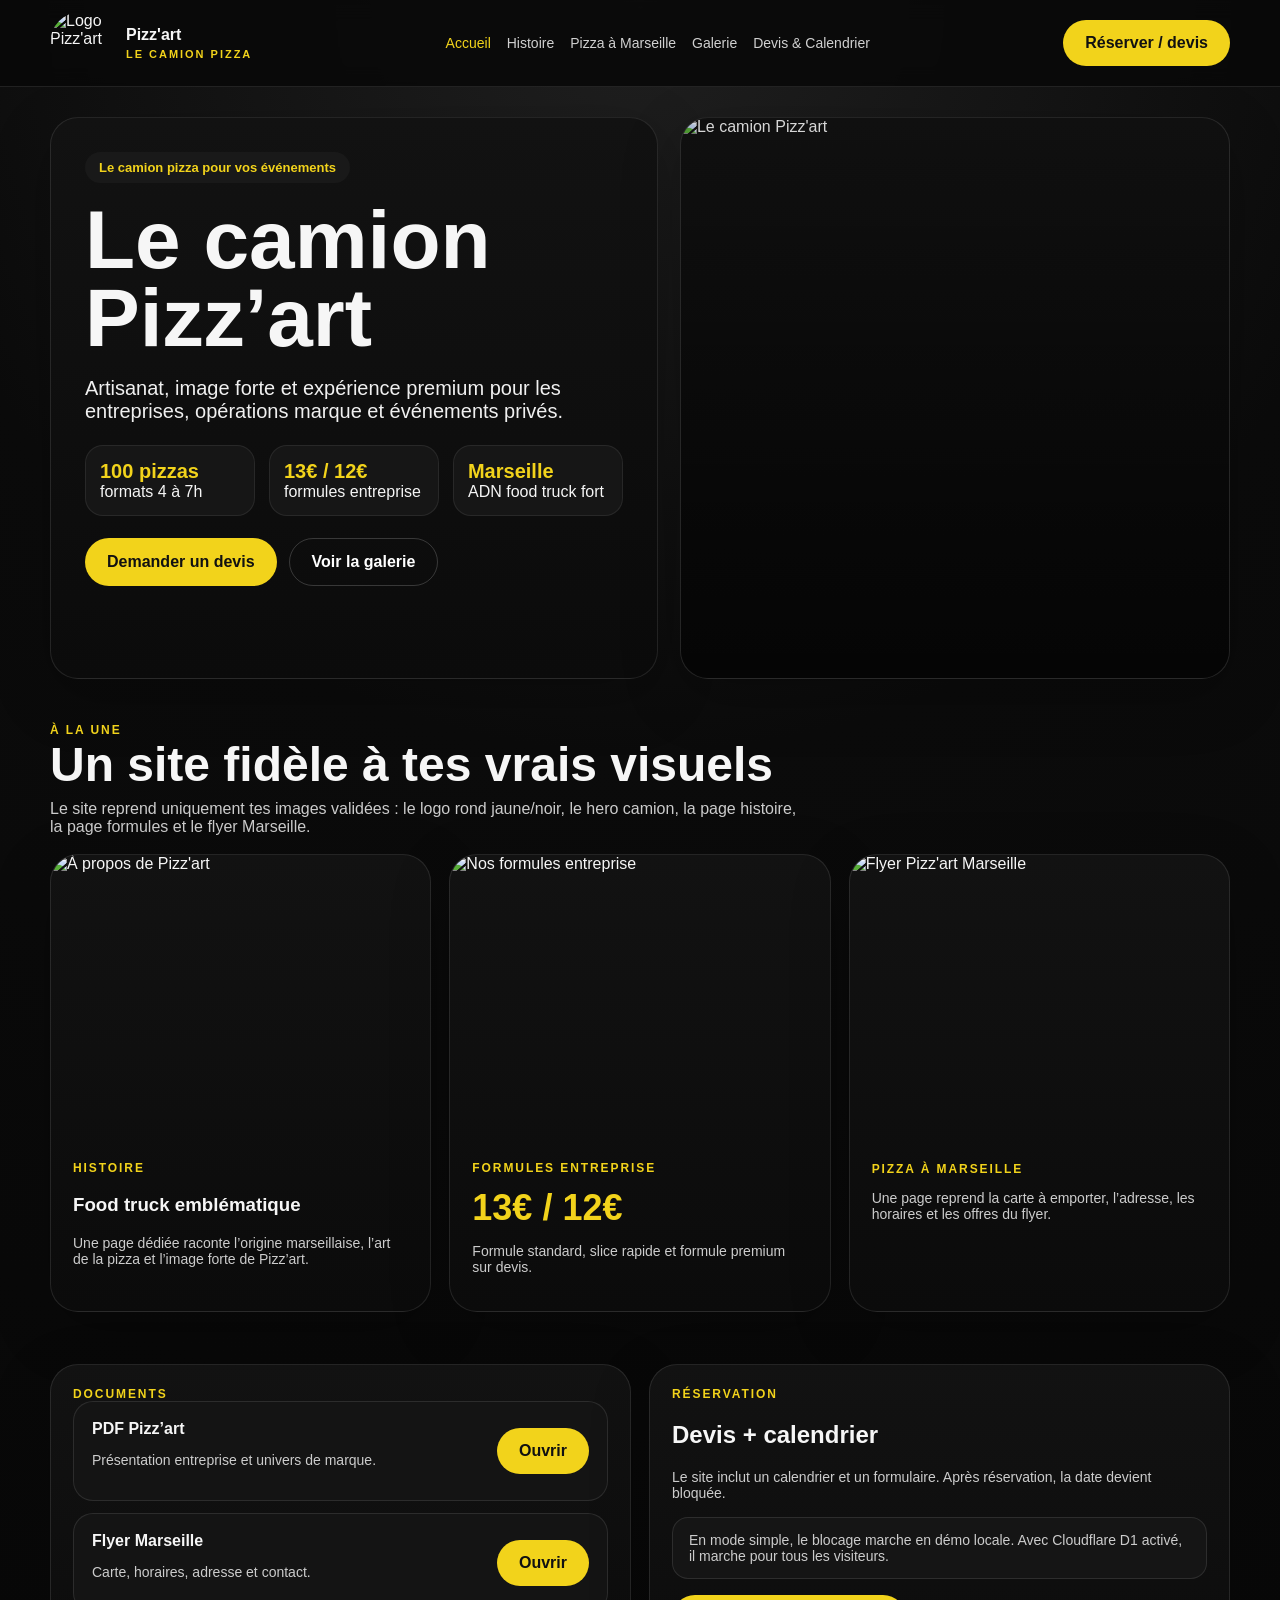
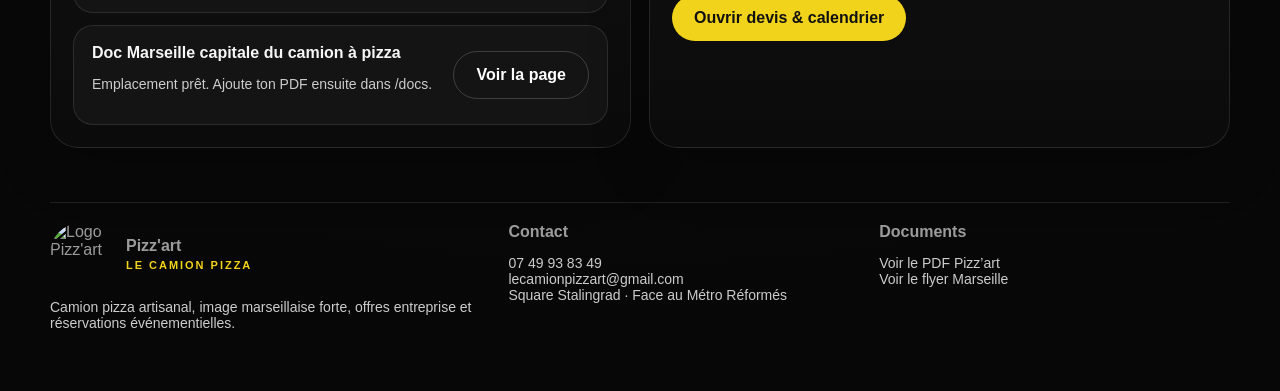
==== index.html @ a05e0f02 "Add files via upload" ====
<!DOCTYPE html>
<html lang="fr">
<head>
  <meta charset="UTF-8">
  <meta name="viewport" content="width=device-width,initial-scale=1">
  <title>Pizz’art — Accueil</title>
  <link rel="stylesheet" href="style.css">
</head>
<body>
  <div class="topbar">
    <div class="container nav">
      <a class="brand" href="index.html">
        <img src="assets/logo.png" alt="Logo Pizz'art">
        <div class="brand-text">Pizz'art<small>Le camion pizza</small></div>
      </a>
      <nav class="menu">
        <a href="index.html" class="active">Accueil</a>
        <a href="histoire.html" class="">Histoire</a>
        <a href="pizza-marseille.html" class="">Pizza à Marseille</a>
        <a href="galerie.html" class="">Galerie</a>
        <a href="devis.html" class="">Devis & Calendrier</a>
      </nav>
      <a class="btn" href="devis.html">Réserver / devis</a>
    </div>
  </div>
<main>
  <section class="hero">
    <div class="container hero-grid">
      <div class="hero-copy">
        <div class="badge">Le camion pizza pour vos événements</div>
        <h1>Le camion Pizz’art</h1>
        <p class="lead">Artisanat, image forte et expérience premium pour les entreprises, opérations marque et événements privés.</p>
        <div class="hero-stats">
          <div class="stat"><strong>100 pizzas</strong><span>formats 4 à 7h</span></div>
          <div class="stat"><strong>13€ / 12€</strong><span>formules entreprise</span></div>
          <div class="stat"><strong>Marseille</strong><span>ADN food truck fort</span></div>
        </div>
        <div class="hero-actions">
          <a class="btn" href="devis.html">Demander un devis</a>
          <a class="btn2" href="galerie.html">Voir la galerie</a>
        </div>
      </div>
      <div class="card hero-visual">
        <img src="assets/hero.png" alt="Le camion Pizz'art">
      </div>
    </div>
  </section>
  <section class="section">
    <div class="container section-head"><div><div class="eyebrow">À la une</div><h2>Un site fidèle à tes vrais visuels</h2><p>Le site reprend uniquement tes images validées : le logo rond jaune/noir, le hero camion, la page histoire, la page formules et le flyer Marseille.</p></div></div>
    <div class="container grid3">
      <article class="panel"><div class="thumb"><img src="assets/about.png" alt="À propos de Pizz'art"></div><div class="pad"><div class="eyebrow">Histoire</div><h3>Food truck emblématique</h3><p class="small">Une page dédiée raconte l’origine marseillaise, l’art de la pizza et l’image forte de Pizz’art.</p></div></article>
      <article class="panel"><div class="thumb"><img src="assets/formules.png" alt="Nos formules entreprise"></div><div class="pad"><div class="eyebrow">Formules entreprise</div><strong class="price">13€ / 12€</strong><p class="small">Formule standard, slice rapide et formule premium sur devis.</p></div></article>
      <article class="panel"><div class="thumb"><img src="assets/flyer.png" alt="Flyer Pizz'art Marseille"></div><div class="pad"><div class="eyebrow">Pizza à Marseille</div><p class="small">Une page reprend la carte à emporter, l’adresse, les horaires et les offres du flyer.</p></div></article>
    </div>
  </section>
  <section class="section">
    <div class="container grid2">
      <div class="panel"><div class="pad"><div class="eyebrow">Documents</div><div class="docs"><div class="doc"><div><strong>PDF Pizz’art</strong><p class="small">Présentation entreprise et univers de marque.</p></div><a class="btn" href="docs/pizzart-doc.pdf" target="_blank">Ouvrir</a></div><div class="doc"><div><strong>Flyer Marseille</strong><p class="small">Carte, horaires, adresse et contact.</p></div><a class="btn" href="docs/flyer-pizzart.pdf" target="_blank">Ouvrir</a></div><div class="doc"><div><strong>Doc Marseille capitale du camion à pizza</strong><p class="small">Emplacement prêt. Ajoute ton PDF ensuite dans /docs.</p></div><a class="btn2" href="pizza-marseille.html">Voir la page</a></div></div></div></div>
      <div class="panel"><div class="pad"><div class="eyebrow">Réservation</div><h2>Devis + calendrier</h2><p class="small">Le site inclut un calendrier et un formulaire. Après réservation, la date devient bloquée.</p><div class="notice" style="margin:16px 0">En mode simple, le blocage marche en démo locale. Avec Cloudflare D1 activé, il marche pour tous les visiteurs.</div><div class="hero-actions"><a class="btn" href="devis.html">Ouvrir devis & calendrier</a></div></div></div>
    </div>
  </section>
</main>
  <footer class="footer">
    <div class="container footer-grid">
      <div>
        <div class="brand">
          <img src="assets/logo.png" alt="Logo Pizz'art">
          <div class="brand-text">Pizz'art<small>Le camion pizza</small></div>
        </div>
        <p class="small">Camion pizza artisanal, image marseillaise forte, offres entreprise et réservations événementielles.</p>
      </div>
      <div>
        <strong>Contact</strong>
        <p class="small">07 49 93 83 49<br>lecamionpizzart@gmail.com<br>Square Stalingrad · Face au Métro Réformés</p>
      </div>
      <div>
        <strong>Documents</strong>
        <p class="small"><a href="docs/pizzart-doc.pdf" target="_blank">Voir le PDF Pizz’art</a><br><a href="docs/flyer-pizzart.pdf" target="_blank">Voir le flyer Marseille</a></p>
      </div>
    </div>
  </footer>
  <script src="script.js"></script>
</body>
</html>
---- style.css ----
:root{--bg:#090909;--panel:#121212;--panel2:#181818;--txt:#f6f6f6;--muted:#cccccc;--line:rgba(255,255,255,.10);--y:#f2d31b;--max:1180px;--r:24px}
*{box-sizing:border-box}html{scroll-behavior:smooth}body{margin:0;font-family:Inter,Arial,sans-serif;background:radial-gradient(circle at top,#202020 0,#0b0b0b 36%,#070707 100%);color:var(--txt)}a{text-decoration:none;color:inherit}img{display:block;max-width:100%}
.container{width:min(var(--max),calc(100% - 32px));margin:0 auto}.topbar{position:sticky;top:0;z-index:50;background:rgba(9,9,9,.88);backdrop-filter:blur(10px);border-bottom:1px solid var(--line)}
.nav{display:flex;align-items:center;justify-content:space-between;gap:16px;padding:12px 0}.brand{display:flex;align-items:center;gap:14px}.brand img{width:62px;height:62px;border-radius:50%;object-fit:contain}.brand-text{font-weight:900;line-height:1}.brand-text small{display:block;margin-top:6px;color:var(--y);font-size:11px;letter-spacing:.18em;text-transform:uppercase}
.menu{display:flex;gap:16px;flex-wrap:wrap;font-size:14px;color:#ffffffcf}.menu a.active,.menu a:hover{color:var(--y)}
.btn,.btn2,.submit{display:inline-flex;align-items:center;justify-content:center;gap:8px;padding:14px 22px;border-radius:999px;font-weight:800;transition:.18s}.btn,.submit{background:var(--y);color:#111;border:none}.btn2{border:1px solid rgba(255,255,255,.18);color:#fff}.btn:hover,.btn2:hover,.submit:hover{transform:translateY(-1px)}
.hero{padding:30px 0 18px}.hero-grid{display:grid;grid-template-columns:1.05fr .95fr;gap:22px}.card,.hero-copy,.panel{background:linear-gradient(180deg,#121212,#0b0b0b);border:1px solid var(--line);border-radius:28px;box-shadow:0 18px 60px rgba(0,0,0,.24)}.hero-copy{padding:34px}.badge{display:inline-flex;padding:8px 14px;border-radius:999px;background:#191919;color:var(--y);font-weight:800;font-size:13px}.hero h1{margin:18px 0 12px;font-size:clamp(40px,7vw,82px);line-height:.95}.lead{font-size:20px;color:#f0f0f0;max-width:650px}.hero-stats{display:grid;grid-template-columns:repeat(3,1fr);gap:14px;margin:22px 0}.stat{padding:14px;background:#161616;border:1px solid rgba(255,255,255,.08);border-radius:18px}.stat strong{display:block;color:var(--y);font-size:20px}.hero-actions{display:flex;gap:12px;flex-wrap:wrap}.hero-visual{position:relative;overflow:hidden}.hero-visual img{width:100%;height:100%;min-height:560px;object-fit:cover}.hero-visual:after{content:'';position:absolute;inset:0;background:linear-gradient(180deg,rgba(0,0,0,.12),rgba(0,0,0,.56))}
.section{padding:26px 0}.section-head{display:flex;justify-content:space-between;align-items:end;gap:20px;margin-bottom:18px}.section-head h2{margin:0;font-size:clamp(28px,4vw,48px)}.section-head p{margin:8px 0 0;color:var(--muted);max-width:760px}.eyebrow{color:var(--y);font-size:12px;font-weight:900;text-transform:uppercase;letter-spacing:.16em}
.grid2{display:grid;grid-template-columns:repeat(2,1fr);gap:18px}.grid3{display:grid;grid-template-columns:repeat(3,1fr);gap:18px}.panel{overflow:hidden}.pad{padding:22px}.thumb{aspect-ratio:4/3;overflow:hidden}.thumb img{width:100%;height:100%;object-fit:cover}.price{display:block;font-size:36px;color:var(--y);font-weight:900;margin:12px 0}
.story{display:grid;grid-template-columns:.96fr 1.04fr;gap:18px}.bullets{display:grid;gap:14px;margin-top:18px}.bullet{display:flex;gap:12px;padding:14px;border-radius:18px;background:#151515;border:1px solid var(--line)}.check{font-size:22px;color:var(--y)}.notice{background:#151515;border:1px solid var(--line);padding:14px 16px;border-radius:16px;color:var(--muted);font-size:14px}.list2{display:grid;grid-template-columns:repeat(2,1fr);gap:12px;margin-top:14px}.item{display:flex;justify-content:space-between;gap:10px;padding:12px 14px;border-radius:16px;background:#151515;border:1px solid var(--line)}.item small{display:block;color:var(--muted)}
.gallery{display:grid;grid-template-columns:2fr 1fr 1fr;gap:16px}.gallery .tall{grid-row:span 2}.gallery .panel{overflow:hidden}.gallery img{width:100%;height:100%;object-fit:cover}.docs{display:grid;gap:12px}.doc{display:flex;justify-content:space-between;align-items:center;gap:16px;padding:18px;border-radius:20px;background:#141414;border:1px solid var(--line)}
.formgrid{display:grid;grid-template-columns:1fr 1fr;gap:12px}.field{display:grid;gap:8px}.field label{font-size:13px;color:#ffffffb0}.field input,.field textarea,.field select{width:100%;padding:14px;border-radius:14px;border:1px solid rgba(255,255,255,.14);background:#0c0c0c;color:#fff;font:inherit}.field textarea{min-height:120px;resize:vertical}.full{grid-column:1/-1}
.calendar{background:#111;border:1px solid var(--line);border-radius:24px;padding:18px}.calhead{display:flex;align-items:center;justify-content:space-between;margin-bottom:14px}.week,.days{display:grid;grid-template-columns:repeat(7,1fr);gap:8px}.week div{text-align:center;color:#ffffff99;font-size:12px;padding:8px 0}.day{height:48px;border-radius:14px;border:1px solid rgba(255,255,255,.08);background:#0d0d0d;color:#fff;font-weight:800;cursor:pointer}.empty{visibility:hidden}.past{opacity:.35;cursor:not-allowed}.booked{background:#271515;border-color:#6f3030;color:#ffc1c1;cursor:not-allowed}.selected{background:var(--y);border-color:var(--y);color:#111}.legend{display:flex;flex-wrap:wrap;gap:16px;margin-top:14px;font-size:13px;color:#fff9}.dot{display:inline-block;width:12px;height:12px;border-radius:50%;margin-right:6px;vertical-align:middle}.av{background:var(--y)}.bk{background:#7a3030}.sl{background:#fff}
.footer{padding:28px 0 46px;color:#fff9}.footer-grid{display:grid;grid-template-columns:1.25fr 1fr 1fr;gap:20px;padding-top:20px;border-top:1px solid var(--line)}.small{font-size:14px;color:var(--muted)}
@media(max-width:980px){.hero-grid,.story,.grid2,.grid3,.gallery,.footer-grid{grid-template-columns:1fr}.hero-stats{grid-template-columns:1fr}.formgrid{grid-template-columns:1fr}.menu{display:none}.brand-text{display:none}.hero-visual img{min-height:380px}}
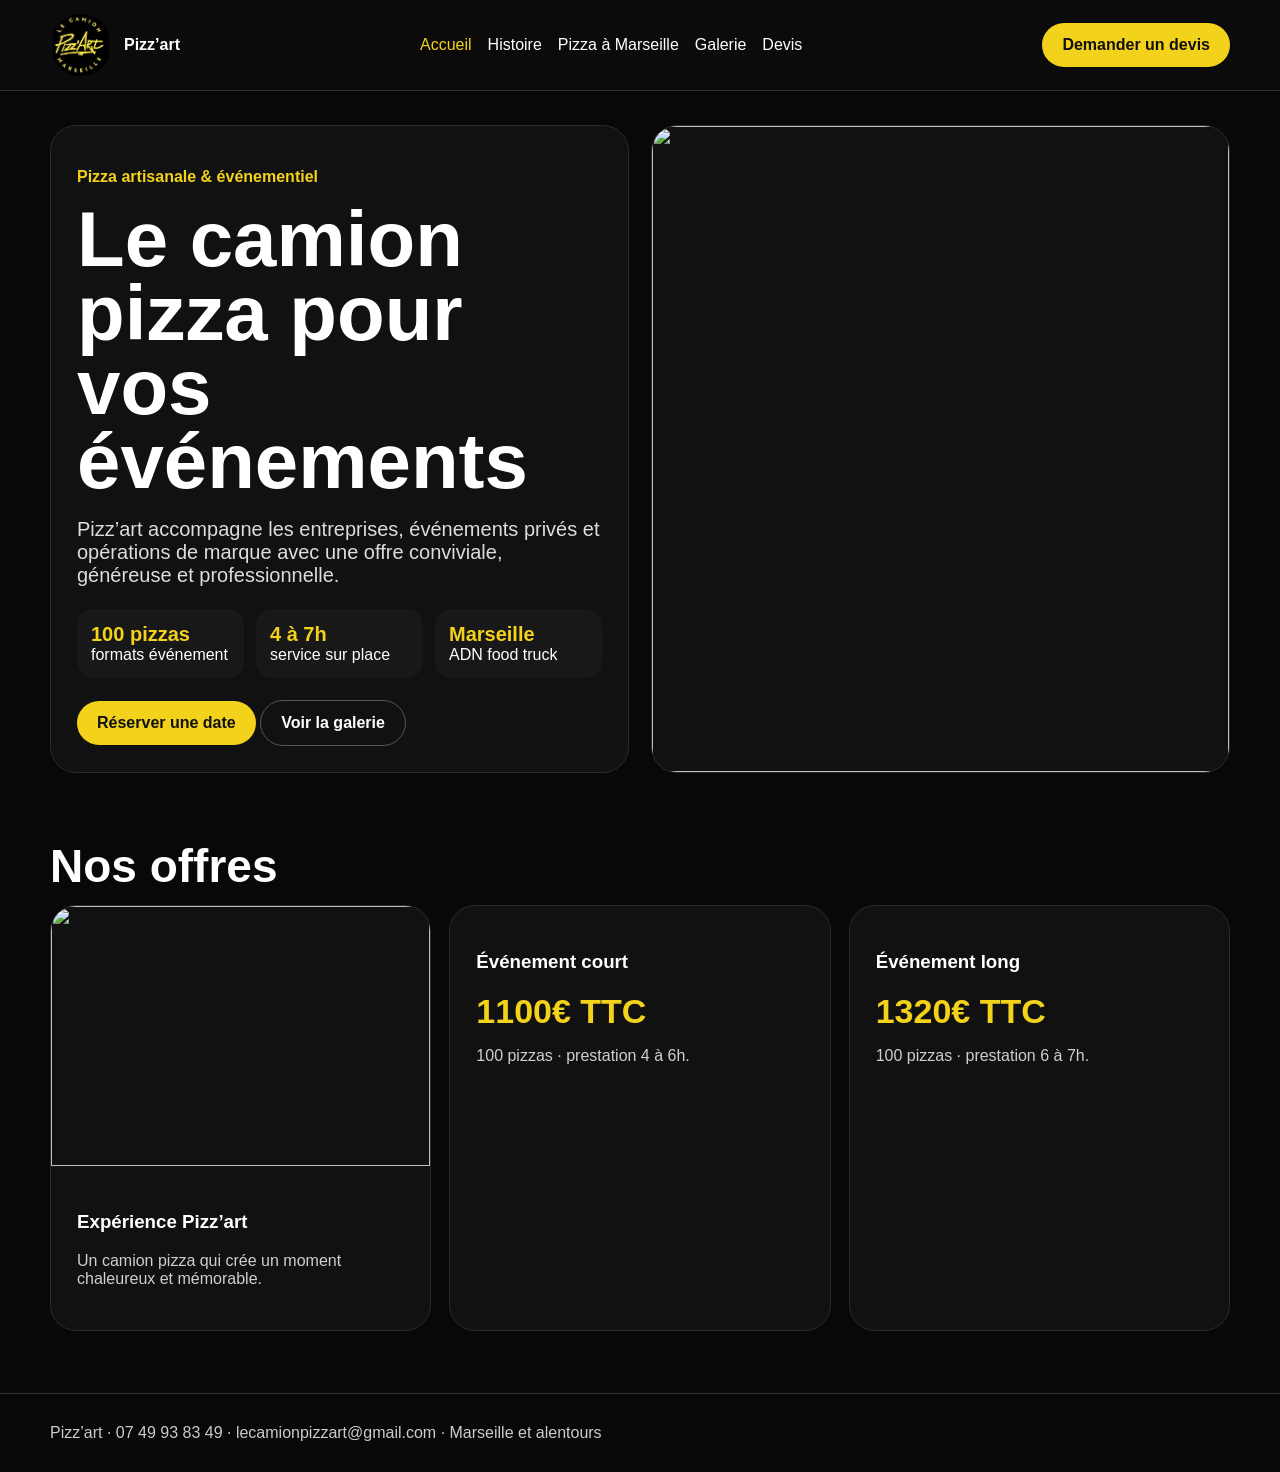
==== commit 869e17e2: "Add files via upload" ====
--- a/index.html
+++ b/index.html
@@ -1,84 +1,3 @@
-<!DOCTYPE html>
-<html lang="fr">
-<head>
-  <meta charset="UTF-8">
-  <meta name="viewport" content="width=device-width,initial-scale=1">
-  <title>Pizz’art — Accueil</title>
-  <link rel="stylesheet" href="style.css">
-</head>
-<body>
-  <div class="topbar">
-    <div class="container nav">
-      <a class="brand" href="index.html">
-        <img src="assets/logo.png" alt="Logo Pizz'art">
-        <div class="brand-text">Pizz'art<small>Le camion pizza</small></div>
-      </a>
-      <nav class="menu">
-        <a href="index.html" class="active">Accueil</a>
-        <a href="histoire.html" class="">Histoire</a>
-        <a href="pizza-marseille.html" class="">Pizza à Marseille</a>
-        <a href="galerie.html" class="">Galerie</a>
-        <a href="devis.html" class="">Devis & Calendrier</a>
-      </nav>
-      <a class="btn" href="devis.html">Réserver / devis</a>
-    </div>
-  </div>
-<main>
-  <section class="hero">
-    <div class="container hero-grid">
-      <div class="hero-copy">
-        <div class="badge">Le camion pizza pour vos événements</div>
-        <h1>Le camion Pizz’art</h1>
-        <p class="lead">Artisanat, image forte et expérience premium pour les entreprises, opérations marque et événements privés.</p>
-        <div class="hero-stats">
-          <div class="stat"><strong>100 pizzas</strong><span>formats 4 à 7h</span></div>
-          <div class="stat"><strong>13€ / 12€</strong><span>formules entreprise</span></div>
-          <div class="stat"><strong>Marseille</strong><span>ADN food truck fort</span></div>
-        </div>
-        <div class="hero-actions">
-          <a class="btn" href="devis.html">Demander un devis</a>
-          <a class="btn2" href="galerie.html">Voir la galerie</a>
-        </div>
-      </div>
-      <div class="card hero-visual">
-        <img src="assets/hero.png" alt="Le camion Pizz'art">
-      </div>
-    </div>
-  </section>
-  <section class="section">
-    <div class="container section-head"><div><div class="eyebrow">À la une</div><h2>Un site fidèle à tes vrais visuels</h2><p>Le site reprend uniquement tes images validées : le logo rond jaune/noir, le hero camion, la page histoire, la page formules et le flyer Marseille.</p></div></div>
-    <div class="container grid3">
-      <article class="panel"><div class="thumb"><img src="assets/about.png" alt="À propos de Pizz'art"></div><div class="pad"><div class="eyebrow">Histoire</div><h3>Food truck emblématique</h3><p class="small">Une page dédiée raconte l’origine marseillaise, l’art de la pizza et l’image forte de Pizz’art.</p></div></article>
-      <article class="panel"><div class="thumb"><img src="assets/formules.png" alt="Nos formules entreprise"></div><div class="pad"><div class="eyebrow">Formules entreprise</div><strong class="price">13€ / 12€</strong><p class="small">Formule standard, slice rapide et formule premium sur devis.</p></div></article>
-      <article class="panel"><div class="thumb"><img src="assets/flyer.png" alt="Flyer Pizz'art Marseille"></div><div class="pad"><div class="eyebrow">Pizza à Marseille</div><p class="small">Une page reprend la carte à emporter, l’adresse, les horaires et les offres du flyer.</p></div></article>
-    </div>
-  </section>
-  <section class="section">
-    <div class="container grid2">
-      <div class="panel"><div class="pad"><div class="eyebrow">Documents</div><div class="docs"><div class="doc"><div><strong>PDF Pizz’art</strong><p class="small">Présentation entreprise et univers de marque.</p></div><a class="btn" href="docs/pizzart-doc.pdf" target="_blank">Ouvrir</a></div><div class="doc"><div><strong>Flyer Marseille</strong><p class="small">Carte, horaires, adresse et contact.</p></div><a class="btn" href="docs/flyer-pizzart.pdf" target="_blank">Ouvrir</a></div><div class="doc"><div><strong>Doc Marseille capitale du camion à pizza</strong><p class="small">Emplacement prêt. Ajoute ton PDF ensuite dans /docs.</p></div><a class="btn2" href="pizza-marseille.html">Voir la page</a></div></div></div></div>
-      <div class="panel"><div class="pad"><div class="eyebrow">Réservation</div><h2>Devis + calendrier</h2><p class="small">Le site inclut un calendrier et un formulaire. Après réservation, la date devient bloquée.</p><div class="notice" style="margin:16px 0">En mode simple, le blocage marche en démo locale. Avec Cloudflare D1 activé, il marche pour tous les visiteurs.</div><div class="hero-actions"><a class="btn" href="devis.html">Ouvrir devis & calendrier</a></div></div></div>
-    </div>
-  </section>
-</main>
-  <footer class="footer">
-    <div class="container footer-grid">
-      <div>
-        <div class="brand">
-          <img src="assets/logo.png" alt="Logo Pizz'art">
-          <div class="brand-text">Pizz'art<small>Le camion pizza</small></div>
-        </div>
-        <p class="small">Camion pizza artisanal, image marseillaise forte, offres entreprise et réservations événementielles.</p>
-      </div>
-      <div>
-        <strong>Contact</strong>
-        <p class="small">07 49 93 83 49<br>lecamionpizzart@gmail.com<br>Square Stalingrad · Face au Métro Réformés</p>
-      </div>
-      <div>
-        <strong>Documents</strong>
-        <p class="small"><a href="docs/pizzart-doc.pdf" target="_blank">Voir le PDF Pizz’art</a><br><a href="docs/flyer-pizzart.pdf" target="_blank">Voir le flyer Marseille</a></p>
-      </div>
-    </div>
-  </footer>
-  <script src="script.js"></script>
-</body>
-</html>
+<!doctype html><html lang="fr"><head><meta charset="UTF-8"><meta name="viewport" content="width=device-width,initial-scale=1"><title>Pizz’art</title><link rel="stylesheet" href="style.css"></head><body><header class="header"><div class="container nav"><a class="brand" href="index.html"><img src="assets/logo.png"><span>Pizz’art</span></a><nav class="menu"><a href="index.html" class="active">Accueil</a><a href="histoire.html" class="">Histoire</a><a href="pizza-marseille.html" class="">Pizza à Marseille</a><a href="galerie.html" class="">Galerie</a><a href="devis.html" class="">Devis</a></nav><a class="btn" href="devis.html">Demander un devis</a></div></header>
+<main><section class="hero"><div class="container hero-grid"><div class="card pad"><p class="yellow"><b>Pizza artisanale & événementiel</b></p><h1>Le camion pizza pour vos événements</h1><p class="lead">Pizz’art accompagne les entreprises, événements privés et opérations de marque avec une offre conviviale, généreuse et professionnelle.</p><div class="stats"><div class="stat"><strong>100 pizzas</strong>formats événement</div><div class="stat"><strong>4 à 7h</strong>service sur place</div><div class="stat"><strong>Marseille</strong>ADN food truck</div></div><a class="btn" href="devis.html">Réserver une date</a> <a class="btn2" href="galerie.html">Voir la galerie</a></div><div class="card"><img class="hero-img" src="assets/hero.png"></div></div></section><section class="section"><div class="container"><h2>Nos offres</h2><div class="grid3"><div class="card"><div class="thumb"><img src="assets/about.png"></div><div class="pad"><h3>Expérience Pizz’art</h3><p class="muted">Un camion pizza qui crée un moment chaleureux et mémorable.</p></div></div><div class="card pad"><h3>Événement court</h3><div class="price">1100€ TTC</div><p class="muted">100 pizzas · prestation 4 à 6h.</p></div><div class="card pad"><h3>Événement long</h3><div class="price">1320€ TTC</div><p class="muted">100 pizzas · prestation 6 à 7h.</p></div></div></div></section></main>
+<footer class="footer"><div class="container">Pizz’art · 07 49 93 83 49 · lecamionpizzart@gmail.com · Marseille et alentours</div></footer><script src="script.js"></script></body></html>
--- a/style.css
+++ b/style.css
@@ -1,15 +1,2 @@
-:root{--bg:#090909;--panel:#121212;--panel2:#181818;--txt:#f6f6f6;--muted:#cccccc;--line:rgba(255,255,255,.10);--y:#f2d31b;--max:1180px;--r:24px}
-*{box-sizing:border-box}html{scroll-behavior:smooth}body{margin:0;font-family:Inter,Arial,sans-serif;background:radial-gradient(circle at top,#202020 0,#0b0b0b 36%,#070707 100%);color:var(--txt)}a{text-decoration:none;color:inherit}img{display:block;max-width:100%}
-.container{width:min(var(--max),calc(100% - 32px));margin:0 auto}.topbar{position:sticky;top:0;z-index:50;background:rgba(9,9,9,.88);backdrop-filter:blur(10px);border-bottom:1px solid var(--line)}
-.nav{display:flex;align-items:center;justify-content:space-between;gap:16px;padding:12px 0}.brand{display:flex;align-items:center;gap:14px}.brand img{width:62px;height:62px;border-radius:50%;object-fit:contain}.brand-text{font-weight:900;line-height:1}.brand-text small{display:block;margin-top:6px;color:var(--y);font-size:11px;letter-spacing:.18em;text-transform:uppercase}
-.menu{display:flex;gap:16px;flex-wrap:wrap;font-size:14px;color:#ffffffcf}.menu a.active,.menu a:hover{color:var(--y)}
-.btn,.btn2,.submit{display:inline-flex;align-items:center;justify-content:center;gap:8px;padding:14px 22px;border-radius:999px;font-weight:800;transition:.18s}.btn,.submit{background:var(--y);color:#111;border:none}.btn2{border:1px solid rgba(255,255,255,.18);color:#fff}.btn:hover,.btn2:hover,.submit:hover{transform:translateY(-1px)}
-.hero{padding:30px 0 18px}.hero-grid{display:grid;grid-template-columns:1.05fr .95fr;gap:22px}.card,.hero-copy,.panel{background:linear-gradient(180deg,#121212,#0b0b0b);border:1px solid var(--line);border-radius:28px;box-shadow:0 18px 60px rgba(0,0,0,.24)}.hero-copy{padding:34px}.badge{display:inline-flex;padding:8px 14px;border-radius:999px;background:#191919;color:var(--y);font-weight:800;font-size:13px}.hero h1{margin:18px 0 12px;font-size:clamp(40px,7vw,82px);line-height:.95}.lead{font-size:20px;color:#f0f0f0;max-width:650px}.hero-stats{display:grid;grid-template-columns:repeat(3,1fr);gap:14px;margin:22px 0}.stat{padding:14px;background:#161616;border:1px solid rgba(255,255,255,.08);border-radius:18px}.stat strong{display:block;color:var(--y);font-size:20px}.hero-actions{display:flex;gap:12px;flex-wrap:wrap}.hero-visual{position:relative;overflow:hidden}.hero-visual img{width:100%;height:100%;min-height:560px;object-fit:cover}.hero-visual:after{content:'';position:absolute;inset:0;background:linear-gradient(180deg,rgba(0,0,0,.12),rgba(0,0,0,.56))}
-.section{padding:26px 0}.section-head{display:flex;justify-content:space-between;align-items:end;gap:20px;margin-bottom:18px}.section-head h2{margin:0;font-size:clamp(28px,4vw,48px)}.section-head p{margin:8px 0 0;color:var(--muted);max-width:760px}.eyebrow{color:var(--y);font-size:12px;font-weight:900;text-transform:uppercase;letter-spacing:.16em}
-.grid2{display:grid;grid-template-columns:repeat(2,1fr);gap:18px}.grid3{display:grid;grid-template-columns:repeat(3,1fr);gap:18px}.panel{overflow:hidden}.pad{padding:22px}.thumb{aspect-ratio:4/3;overflow:hidden}.thumb img{width:100%;height:100%;object-fit:cover}.price{display:block;font-size:36px;color:var(--y);font-weight:900;margin:12px 0}
-.story{display:grid;grid-template-columns:.96fr 1.04fr;gap:18px}.bullets{display:grid;gap:14px;margin-top:18px}.bullet{display:flex;gap:12px;padding:14px;border-radius:18px;background:#151515;border:1px solid var(--line)}.check{font-size:22px;color:var(--y)}.notice{background:#151515;border:1px solid var(--line);padding:14px 16px;border-radius:16px;color:var(--muted);font-size:14px}.list2{display:grid;grid-template-columns:repeat(2,1fr);gap:12px;margin-top:14px}.item{display:flex;justify-content:space-between;gap:10px;padding:12px 14px;border-radius:16px;background:#151515;border:1px solid var(--line)}.item small{display:block;color:var(--muted)}
-.gallery{display:grid;grid-template-columns:2fr 1fr 1fr;gap:16px}.gallery .tall{grid-row:span 2}.gallery .panel{overflow:hidden}.gallery img{width:100%;height:100%;object-fit:cover}.docs{display:grid;gap:12px}.doc{display:flex;justify-content:space-between;align-items:center;gap:16px;padding:18px;border-radius:20px;background:#141414;border:1px solid var(--line)}
-.formgrid{display:grid;grid-template-columns:1fr 1fr;gap:12px}.field{display:grid;gap:8px}.field label{font-size:13px;color:#ffffffb0}.field input,.field textarea,.field select{width:100%;padding:14px;border-radius:14px;border:1px solid rgba(255,255,255,.14);background:#0c0c0c;color:#fff;font:inherit}.field textarea{min-height:120px;resize:vertical}.full{grid-column:1/-1}
-.calendar{background:#111;border:1px solid var(--line);border-radius:24px;padding:18px}.calhead{display:flex;align-items:center;justify-content:space-between;margin-bottom:14px}.week,.days{display:grid;grid-template-columns:repeat(7,1fr);gap:8px}.week div{text-align:center;color:#ffffff99;font-size:12px;padding:8px 0}.day{height:48px;border-radius:14px;border:1px solid rgba(255,255,255,.08);background:#0d0d0d;color:#fff;font-weight:800;cursor:pointer}.empty{visibility:hidden}.past{opacity:.35;cursor:not-allowed}.booked{background:#271515;border-color:#6f3030;color:#ffc1c1;cursor:not-allowed}.selected{background:var(--y);border-color:var(--y);color:#111}.legend{display:flex;flex-wrap:wrap;gap:16px;margin-top:14px;font-size:13px;color:#fff9}.dot{display:inline-block;width:12px;height:12px;border-radius:50%;margin-right:6px;vertical-align:middle}.av{background:var(--y)}.bk{background:#7a3030}.sl{background:#fff}
-.footer{padding:28px 0 46px;color:#fff9}.footer-grid{display:grid;grid-template-columns:1.25fr 1fr 1fr;gap:20px;padding-top:20px;border-top:1px solid var(--line)}.small{font-size:14px;color:var(--muted)}
-@media(max-width:980px){.hero-grid,.story,.grid2,.grid3,.gallery,.footer-grid{grid-template-columns:1fr}.hero-stats{grid-template-columns:1fr}.formgrid{grid-template-columns:1fr}.menu{display:none}.brand-text{display:none}.hero-visual img{min-height:380px}}
+
+body{margin:0;background:#080808;color:#fff;font-family:Arial,sans-serif}a{color:inherit;text-decoration:none}img{max-width:100%;display:block}.container{max-width:1180px;margin:auto;padding:0 18px}.header{background:#0b0b0b;border-bottom:1px solid #333;position:sticky;top:0;z-index:10}.nav{display:flex;justify-content:space-between;align-items:center;padding:14px 0;gap:20px}.brand{display:flex;align-items:center;gap:12px;font-weight:900}.brand img{width:62px;height:62px;object-fit:contain;border-radius:50%}.menu{display:flex;gap:16px;flex-wrap:wrap}.menu a.active,.menu a:hover{color:#f3d21b}.btn{background:#f3d21b;color:#111;padding:13px 20px;border-radius:999px;font-weight:900;display:inline-block;border:0}.btn2{border:1px solid #555;color:#fff;padding:13px 20px;border-radius:999px;font-weight:900;display:inline-block}.hero{padding:34px 0}.hero-grid,.grid2{display:grid;grid-template-columns:1fr 1fr;gap:22px}.card{background:#111;border:1px solid #2a2a2a;border-radius:26px;overflow:hidden}.pad{padding:26px}.hero h1{font-size:clamp(42px,7vw,78px);line-height:.95;margin:15px 0}.lead{font-size:20px;color:#ddd}.yellow{color:#f3d21b}.stats{display:grid;grid-template-columns:repeat(3,1fr);gap:12px;margin:22px 0}.stat{background:#181818;border-radius:16px;padding:14px}.stat strong{color:#f3d21b;display:block;font-size:20px}.section{padding:32px 0}h2{font-size:clamp(30px,4vw,46px);margin:0 0 12px}.muted{color:#cfcfcf}.grid3{display:grid;grid-template-columns:repeat(3,1fr);gap:18px}.thumb{height:260px;overflow:hidden}.thumb img,.hero-img{width:100%;height:100%;object-fit:cover}.price{font-size:34px;color:#f3d21b;font-weight:900}.gallery{display:grid;grid-template-columns:2fr 1fr 1fr;gap:16px}.gallery img{width:100%;height:100%;object-fit:cover}.big{grid-row:span 2}.field{display:grid;gap:7px;margin-bottom:12px}input,textarea,select{background:#0b0b0b;border:1px solid #333;color:#fff;border-radius:14px;padding:14px;font-size:16px}textarea{min-height:120px}.calendar{background:#111;border:1px solid #333;border-radius:24px;padding:18px}.cal-head{display:flex;justify-content:space-between;align-items:center;margin-bottom:14px}.week,.days{display:grid;grid-template-columns:repeat(7,1fr);gap:8px}.week div{text-align:center;color:#aaa}.day{height:48px;border-radius:13px;background:#0b0b0b;border:1px solid #333;color:#fff;font-weight:900}.day.selected{background:#f3d21b;color:#111}.day.booked{background:#321616;color:#ffb6b6}.day.empty{visibility:hidden}.footer{border-top:1px solid #333;margin-top:30px;padding:30px 0;color:#ccc}@media(max-width:900px){.hero-grid,.grid2,.grid3,.gallery,.stats{grid-template-columns:1fr}.menu{display:none}}
